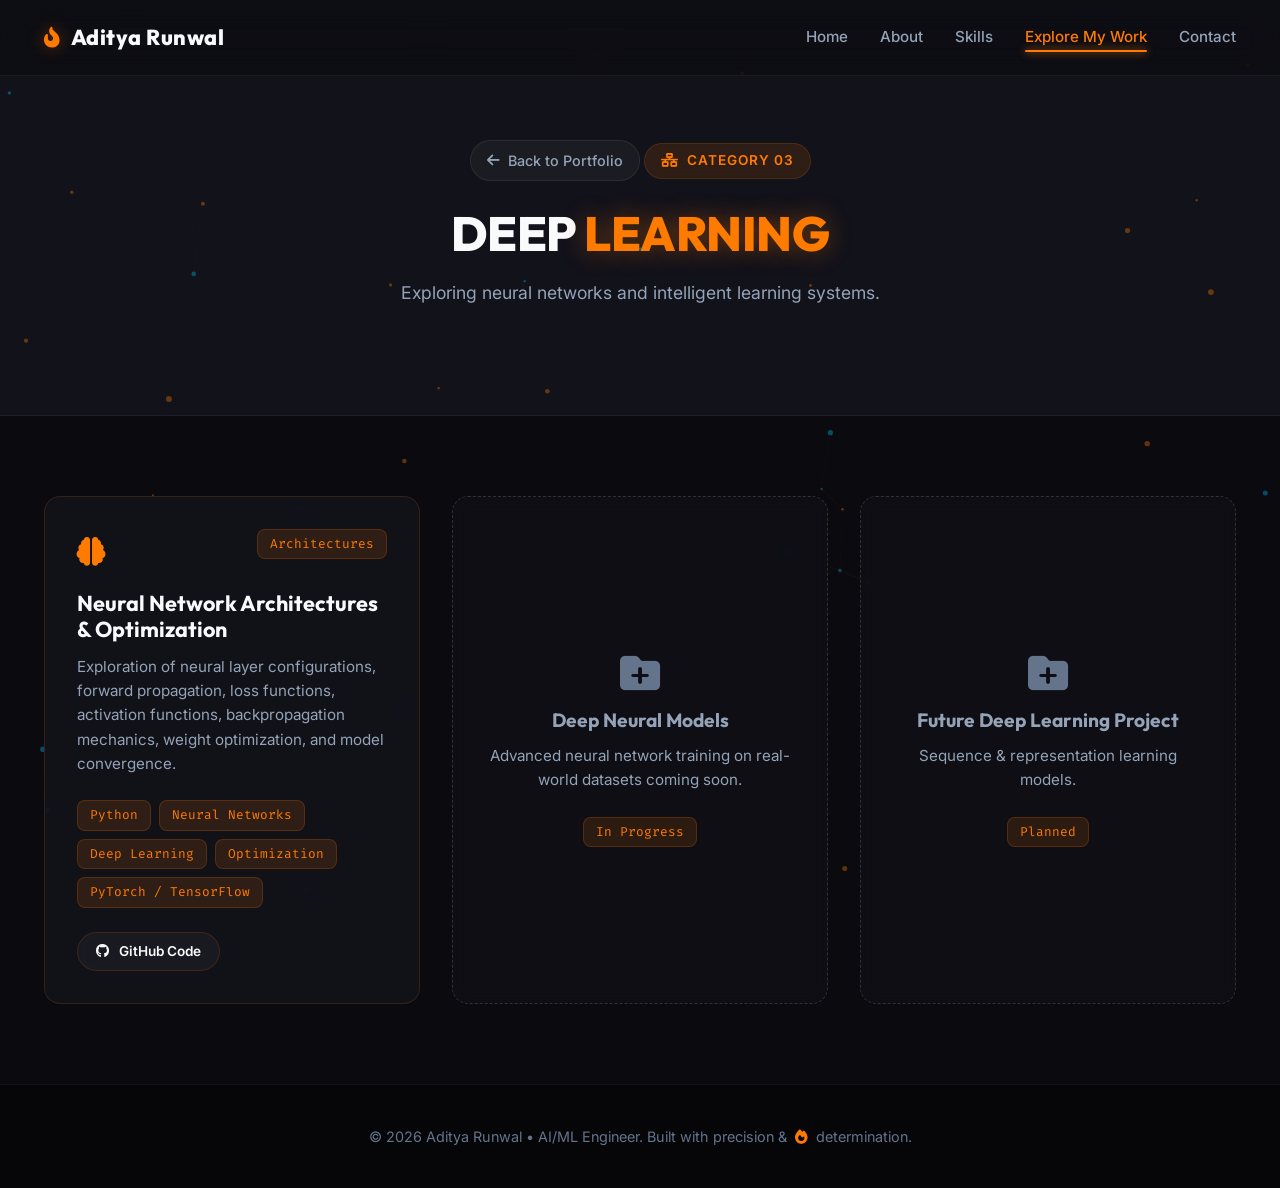
==== deep-learning.html @ 764f16b6 "Updated portfolio UI and improvements" ====
<!DOCTYPE html>
<html lang="en">

<head>
    <meta charset="UTF-8">
    <meta name="viewport" content="width=device-width, initial-scale=1.0">
    <meta name="description" content="Deep Learning Projects by Aditya Runwal - AI/ML Engineer.">
    <title>Deep Learning | Aditya Runwal</title>

    <!-- Google Fonts -->
    <link rel="preconnect" href="https://fonts.googleapis.com">
    <link rel="preconnect" href="https://fonts.gstatic.com" crossorigin>
    <link href="https://fonts.googleapis.com/css2?family=Fira+Code:wght@400;500;600&family=Inter:wght@300;400;500;600;700&family=Outfit:wght@400;500;600;700;800;900&display=swap" rel="stylesheet">

    <!-- FontAwesome Icons -->
    <link rel="stylesheet" href="https://cdnjs.cloudflare.com/ajax/libs/font-awesome/6.7.2/css/all.min.css">

    <!-- Custom CSS -->
    <link rel="stylesheet" href="css/style.css">
</head>

<body>

    <!-- Background Canvas -->
    <canvas id="bg-canvas"></canvas>

    <!-- ================= NAVIGATION ================= -->
    <nav id="navbar" class="scrolled">
        <div class="container nav-container">
            <a href="index.html" class="logo">
                <i class="fa-solid fa-fire-flame-curved logo-icon"></i>
                <span>Aditya Runwal</span>
            </a>

            <ul class="nav-links" id="nav-links">
                <li><a href="index.html#home">Home</a></li>
                <li><a href="index.html#about">About</a></li>
                <li><a href="index.html#skills">Skills</a></li>
                <li><a href="index.html#work" class="active">Explore My Work</a></li>
                <li><a href="index.html#contact">Contact</a></li>
            </ul>

            <button class="hamburger" id="hamburger" aria-label="Toggle Navigation">
                <i class="fa-solid fa-bars"></i>
            </button>
        </div>
    </nav>

    <!-- ================= PAGE HEADER ================= -->
    <header class="page-header">
        <div class="container">
            <a href="index.html#work" class="back-link">
                <i class="fa-solid fa-arrow-left"></i> Back to Portfolio
            </a>
            <span class="section-tag"><i class="fa-solid fa-network-wired"></i> Category 03</span>
            <h1 class="section-title">DEEP <span class="highlight">LEARNING</span></h1>
            <p class="section-subtitle">Exploring neural networks and intelligent learning systems.</p>
        </div>
    </header>

    <!-- ================= PROJECTS GRID ================= -->
    <section class="projects-section">
        <div class="container">
            
            <div class="projects-grid">
                
                <!-- Project 1: Neural Network Foundations -->
                <div class="project-card">
                    <div>
                        <div class="project-header">
                            <span class="project-icon"><i class="fa-solid fa-brain"></i></span>
                            <span class="tech-tag">Architectures</span>
                        </div>
                        <h3>Neural Network Architectures & Optimization</h3>
                        <p>
                            Exploration of neural layer configurations, forward propagation, loss functions, activation functions, backpropagation mechanics, weight optimization, and model convergence.
                        </p>
                        <div class="project-tech">
                            <span class="tech-tag">Python</span>
                            <span class="tech-tag">Neural Networks</span>
                            <span class="tech-tag">Deep Learning</span>
                            <span class="tech-tag">Optimization</span>
                            <span class="tech-tag">PyTorch / TensorFlow</span>
                        </div>
                    </div>
                    <div class="project-footer">
                        <a href="https://github.com/AdityaRunwal" target="_blank" rel="noopener noreferrer" class="btn btn-outline btn-sm">
                            <i class="fa-brands fa-github"></i> GitHub Code
                        </a>
                    </div>
                </div>

                <!-- Placeholder 1: Deep Learning Models -->
                <div class="project-card placeholder-card">
                    <i class="fa-solid fa-folder-plus"></i>
                    <h3>Deep Neural Models</h3>
                    <p>Advanced neural network training on real-world datasets coming soon.</p>
                    <span class="tech-tag">In Progress</span>
                </div>

                <!-- Placeholder 2: Coming Soon -->
                <div class="project-card placeholder-card">
                    <i class="fa-solid fa-folder-plus"></i>
                    <h3>Future Deep Learning Project</h3>
                    <p>Sequence & representation learning models.</p>
                    <span class="tech-tag">Planned</span>
                </div>

            </div>

        </div>
    </section>

    <!-- ================= FOOTER ================= -->
    <footer>
        <div class="container">
            <p>
                &copy; 2026 Aditya Runwal &bull; AI/ML Engineer.
                Built with precision & <i class="fa-solid fa-fire"></i> determination.
            </p>
        </div>
    </footer>

    <script src="js/script.js"></script>
</body>

</html>
---- css/style.css ----
/* ==========================================================================
   ADITYA RUNWAL | AI/ML SHINOBI PORTFOLIO DESIGN SYSTEM
   70% Professional AI/ML Engineer + 30% Subtle Naruto Experience
   ========================================================================== */

@import url('https://fonts.googleapis.com/css2?family=Fira+Code:wght@400;500;600&family=Inter:wght@300;400;500;600;700&family=Outfit:wght@400;500;600;700;800;900&display=swap');

/* --- Root Variables --- */
:root {
  --bg-primary: #0a0a0f;
  --bg-secondary: #12121a;
  --bg-card: rgba(20, 20, 28, 0.75);
  --bg-glass: rgba(18, 18, 26, 0.85);
  
  --accent-orange: #ff7b00;
  --accent-orange-glow: rgba(255, 123, 0, 0.4);
  --accent-orange-light: rgba(255, 123, 0, 0.12);
  --accent-blue: #00bfff;
  --accent-blue-glow: rgba(0, 191, 255, 0.3);
  
  --text-primary: #f8fafc;
  --text-secondary: #94a3b8;
  --text-muted: #64748b;
  
  --border-subtle: rgba(255, 123, 0, 0.15);
  --border-hover: rgba(255, 123, 0, 0.45);
  
  --font-heading: 'Outfit', -apple-system, BlinkMacSystemFont, sans-serif;
  --font-body: 'Inter', -apple-system, BlinkMacSystemFont, sans-serif;
  --font-mono: 'Fira Code', monospace;
  
  --transition-fast: 0.2s ease;
  --transition-normal: 0.3s cubic-bezier(0.4, 0, 0.2, 1);
  --transition-slow: 0.5s cubic-bezier(0.4, 0, 0.2, 1);
  
  --radius-sm: 8px;
  --radius-md: 16px;
  --radius-lg: 24px;
  --radius-full: 9999px;
}

/* --- Global Reset & Base Styles --- */
*, *::before, *::after {
  margin: 0;
  padding: 0;
  box-sizing: border-box;
}

html {
  scroll-behavior: smooth;
  scroll-padding-top: 90px;
}

body {
  font-family: var(--font-body);
  background-color: var(--bg-primary);
  color: var(--text-primary);
  line-height: 1.6;
  overflow-x: hidden;
  position: relative;
  -webkit-font-smoothing: antialiased;
}

/* Background Particle Canvas */
#bg-canvas {
  position: fixed;
  top: 0;
  left: 0;
  width: 100vw;
  height: 100vh;
  pointer-events: none;
  z-index: 0;
  opacity: 0.6;
}

section {
  position: relative;
  z-index: 1;
}

/* Container Utility */
.container {
  width: 100%;
  max-width: 1240px;
  margin: 0 auto;
  padding: 0 24px;
}

/* --- Typography Utilities --- */
h1, h2, h3, h4, h5, h6 {
  font-family: var(--font-heading);
  font-weight: 700;
  line-height: 1.2;
}

.section-tag {
  display: inline-flex;
  align-items: center;
  gap: 8px;
  background: var(--accent-orange-light);
  border: 1px solid var(--border-subtle);
  color: var(--accent-orange);
  padding: 6px 16px;
  border-radius: var(--radius-full);
  font-size: 0.85rem;
  font-weight: 600;
  letter-spacing: 1px;
  text-transform: uppercase;
  margin-bottom: 16px;
  backdrop-filter: blur(8px);
}

.section-title {
  font-size: clamp(2.2rem, 4vw, 3rem);
  font-weight: 800;
  color: var(--text-primary);
  margin-bottom: 16px;
  letter-spacing: -0.5px;
}

.section-title .highlight {
  color: var(--accent-orange);
  text-shadow: 0 0 25px var(--accent-orange-glow);
}

.section-subtitle {
  font-size: 1.1rem;
  color: var(--text-secondary);
  max-width: 600px;
  margin: 0 auto 48px auto;
}

/* ==========================================================================
   HERO ENTRANCE ANIMATIONS (DIRECT PAGE LOAD)
   ========================================================================== */
@keyframes fadeInUp {
  from {
    opacity: 0;
    transform: translateY(20px);
  }
  to {
    opacity: 1;
    transform: translateY(0);
  }
}

.hero-greeting,
.hero-name,
.hero-title,
.hero-tagline-pills,
.hero-ctas,
.hero-avatar-wrapper {
  animation: fadeInUp 0.8s cubic-bezier(0.16, 1, 0.3, 1) both;
}

.hero-greeting { animation-delay: 0.1s; }
.hero-name { animation-delay: 0.25s; }
.hero-title { animation-delay: 0.4s; }
.hero-tagline-pills { animation-delay: 0.55s; }
.hero-ctas { animation-delay: 0.7s; }
.hero-avatar-wrapper { animation-delay: 0.3s; }

/* ==========================================================================
   NAVIGATION BAR
   ========================================================================== */
#navbar {
  position: fixed;
  top: 0;
  left: 0;
  width: 100%;
  z-index: 1000;
  padding: 20px 0;
  transition: var(--transition-normal);
  background: rgba(10, 10, 15, 0.6);
  backdrop-filter: blur(16px);
  -webkit-backdrop-filter: blur(16px);
  border-bottom: 1px solid rgba(255, 255, 255, 0.05);
}

#navbar.scrolled {
  padding: 14px 0;
  background: var(--bg-glass);
  border-bottom: 1px solid var(--border-subtle);
  box-shadow: 0 10px 30px rgba(0, 0, 0, 0.5);
}

.nav-container {
  display: flex;
  justify-content: space-between;
  align-items: center;
}

.logo {
  display: flex;
  align-items: center;
  gap: 10px;
  text-decoration: none;
  font-family: var(--font-heading);
  font-size: 1.35rem;
  font-weight: 800;
  color: var(--text-primary);
  letter-spacing: 0.5px;
}

.logo-icon {
  color: var(--accent-orange);
  font-size: 1.3rem;
  filter: drop-shadow(0 0 8px var(--accent-orange-glow));
}

.nav-links {
  display: flex;
  list-style: none;
  gap: 32px;
  align-items: center;
}

.nav-links a {
  text-decoration: none;
  color: var(--text-secondary);
  font-size: 0.95rem;
  font-weight: 500;
  position: relative;
  padding: 4px 0;
  transition: var(--transition-fast);
}

.nav-links a:hover,
.nav-links a.active {
  color: var(--accent-orange);
}

.nav-links a::after {
  content: '';
  position: absolute;
  bottom: -2px;
  left: 0;
  width: 0;
  height: 2px;
  background: var(--accent-orange);
  transition: var(--transition-normal);
  border-radius: var(--radius-full);
  box-shadow: 0 0 8px var(--accent-orange);
}

.nav-links a:hover::after,
.nav-links a.active::after {
  width: 100%;
}

.hamburger {
  display: none;
  background: transparent;
  border: none;
  color: var(--text-primary);
  font-size: 1.4rem;
  cursor: pointer;
  padding: 8px;
}

/* ==========================================================================
   BUTTONS
   ========================================================================== */
.btn {
  display: inline-flex;
  align-items: center;
  justify-content: center;
  gap: 10px;
  padding: 14px 28px;
  border-radius: var(--radius-full);
  font-family: var(--font-body);
  font-size: 0.95rem;
  font-weight: 600;
  text-decoration: none;
  cursor: pointer;
  transition: var(--transition-normal);
  border: 1px solid transparent;
}

.btn-primary {
  background: linear-gradient(135deg, #ff7b00 0%, #e05300 100%);
  color: #ffffff;
  box-shadow: 0 4px 20px rgba(255, 123, 0, 0.35);
}

.btn-primary:hover {
  transform: translateY(-3px);
  box-shadow: 0 8px 30px rgba(255, 123, 0, 0.55);
  background: linear-gradient(135deg, #ff8c1a 0%, #ff6200 100%);
}

.btn-outline {
  background: rgba(255, 255, 255, 0.03);
  border-color: var(--border-subtle);
  color: var(--text-primary);
  backdrop-filter: blur(8px);
}

.btn-outline:hover {
  border-color: var(--accent-orange);
  background: var(--accent-orange-light);
  color: var(--accent-orange);
  transform: translateY(-3px);
  box-shadow: 0 4px 20px rgba(255, 123, 0, 0.2);
}

.btn-secondary {
  background: rgba(255, 255, 255, 0.05);
  color: var(--text-primary);
  border-color: rgba(255, 255, 255, 0.1);
}

.btn-secondary:hover {
  background: rgba(255, 255, 255, 0.12);
  color: #ffffff;
}

.btn-sm {
  padding: 8px 18px;
  font-size: 0.85rem;
}

/* ==========================================================================
   HERO SECTION
   ========================================================================== */
.hero {
  min-height: 100vh;
  padding: 140px 0 80px;
  display: flex;
  align-items: center;
  justify-content: center;
}

.hero-grid {
  display: grid;
  grid-template-columns: 1.2fr 0.8fr;
  gap: 60px;
  align-items: center;
}

.hero-text {
  text-align: left;
}

.hero-greeting {
  font-family: var(--font-mono);
  font-size: 0.95rem;
  color: var(--accent-orange);
  letter-spacing: 3px;
  text-transform: uppercase;
  margin-bottom: 12px;
  display: flex;
  align-items: center;
  gap: 10px;
}

.hero-greeting::before {
  content: '';
  display: inline-block;
  width: 24px;
  height: 2px;
  background: var(--accent-orange);
}

.hero-name {
  font-size: clamp(2.8rem, 5.2vw, 4.5rem);
  font-weight: 900;
  line-height: 1.1;
  letter-spacing: -0.02em;
  margin-bottom: 16px;
  display: flex;
  flex-wrap: wrap;
  align-items: baseline;
  gap: 0.35em;
}

.hero-name .first-name {
  color: #ffffff;
  background: linear-gradient(135deg, #ffffff 40%, #cbd5e1 100%);
  -webkit-background-clip: text;
  -webkit-text-fill-color: transparent;
}

.hero-name .last-name {
  color: var(--accent-orange);
  background: linear-gradient(135deg, #ff7b00 0%, #ff3b00 100%);
  -webkit-background-clip: text;
  -webkit-text-fill-color: transparent;
  filter: drop-shadow(0 0 25px rgba(255, 123, 0, 0.45));
}

.hero-title {
  font-size: clamp(1.4rem, 2.5vw, 2.1rem);
  font-weight: 600;
  color: var(--accent-orange);
  margin-bottom: 24px;
  display: flex;
  align-items: center;
  gap: 12px;
}

.hero-tagline-pills {
  display: flex;
  flex-direction: column;
  gap: 10px;
  margin-bottom: 36px;
}

.tagline-item {
  display: flex;
  align-items: center;
  gap: 12px;
  font-size: 1.05rem;
  color: var(--text-secondary);
  font-weight: 400;
}

.tagline-item i {
  color: var(--accent-orange);
  font-size: 0.9rem;
}

.hero-ctas {
  display: flex;
  gap: 16px;
  flex-wrap: wrap;
}

/* Avatar Frame with Chakra Glow */
.hero-avatar-wrapper {
  display: flex;
  justify-content: center;
  align-items: center;
  position: relative;
}

.avatar-frame {
  position: relative;
  width: 320px;
  height: 320px;
  border-radius: 50%;
  padding: 8px;
  background: linear-gradient(135deg, var(--accent-orange) 0%, rgba(0, 191, 255, 0.5) 100%);
  box-shadow: 0 0 50px rgba(255, 123, 0, 0.35);
  animation: framePulse 4s ease-in-out infinite alternate;
}

@keyframes framePulse {
  0% {
    box-shadow: 0 0 35px rgba(255, 123, 0, 0.3), 0 0 70px rgba(0, 191, 255, 0.15);
  }
  100% {
    box-shadow: 0 0 60px rgba(255, 123, 0, 0.5), 0 0 90px rgba(0, 191, 255, 0.3);
  }
}

.avatar-frame::before {
  content: '';
  position: absolute;
  inset: -12px;
  border: 2px dashed rgba(255, 123, 0, 0.3);
  border-radius: 50%;
  animation: rotateRing 25s linear infinite;
}

@keyframes rotateRing {
  100% { transform: rotate(360deg); }
}

.avatar-img {
  width: 100%;
  height: 100%;
  object-fit: cover;
  border-radius: 50%;
  background: var(--bg-secondary);
  display: block;
}

/* ==========================================================================
   ABOUT SECTION
   ========================================================================== */
.about {
  padding: 100px 0;
  background: var(--bg-secondary);
  border-top: 1px solid rgba(255, 255, 255, 0.03);
  border-bottom: 1px solid rgba(255, 255, 255, 0.03);
}

.about-card {
  background: var(--bg-card);
  border: 1px solid var(--border-subtle);
  border-radius: var(--radius-lg);
  padding: 48px;
  backdrop-filter: blur(12px);
  display: grid;
  grid-template-columns: 1fr 1fr;
  gap: 48px;
  align-items: center;
  box-shadow: 0 20px 50px rgba(0, 0, 0, 0.3);
}

.about-text p {
  color: var(--text-secondary);
  font-size: 1.05rem;
  margin-bottom: 20px;
  line-height: 1.8;
}

.about-highlights {
  display: grid;
  grid-template-columns: repeat(2, 1fr);
  gap: 16px;
}

.highlight-box {
  background: rgba(255, 255, 255, 0.02);
  border: 1px solid rgba(255, 255, 255, 0.06);
  border-radius: var(--radius-md);
  padding: 20px;
  text-align: left;
}

.highlight-box i {
  font-size: 1.5rem;
  color: var(--accent-orange);
  margin-bottom: 10px;
}

.highlight-box h4 {
  font-size: 1rem;
  color: var(--text-primary);
  margin-bottom: 4px;
}

.highlight-box p {
  font-size: 0.85rem;
  color: var(--text-muted);
  margin-bottom: 0;
}

/* ==========================================================================
   SKILLS SECTION (TECH ARSENAL)
   ========================================================================== */
.skills {
  padding: 100px 0;
  text-align: center;
}

.skills-grid {
  display: grid;
  grid-template-columns: repeat(auto-fit, minmax(240px, 1fr));
  gap: 24px;
  margin-top: 40px;
}

.skill-card {
  background: var(--bg-card);
  border: 1px solid var(--border-subtle);
  border-radius: var(--radius-md);
  padding: 32px 24px;
  text-align: center;
  transition: var(--transition-normal);
  backdrop-filter: blur(8px);
  position: relative;
  overflow: hidden;
}

.skill-card::before {
  content: '';
  position: absolute;
  top: 0;
  left: 0;
  width: 100%;
  height: 3px;
  background: linear-gradient(90deg, transparent, var(--accent-orange), transparent);
  opacity: 0;
  transition: var(--transition-normal);
}

.skill-card:hover {
  transform: translateY(-8px);
  border-color: var(--border-hover);
  box-shadow: 0 15px 35px rgba(255, 123, 0, 0.15);
}

.skill-card:hover::before {
  opacity: 1;
}

.skill-icon-wrap {
  width: 64px;
  height: 64px;
  margin: 0 auto 20px auto;
  border-radius: 50%;
  background: var(--accent-orange-light);
  display: flex;
  align-items: center;
  justify-content: center;
  transition: var(--transition-normal);
}

.skill-icon-wrap i {
  font-size: 1.8rem;
  color: var(--accent-orange);
  transition: var(--transition-normal);
}

.skill-card:hover .skill-icon-wrap {
  background: var(--accent-orange);
  transform: scale(1.1) rotate(6deg);
}

.skill-card:hover .skill-icon-wrap i {
  color: #ffffff;
}

.skill-card h3 {
  font-size: 1.2rem;
  color: var(--text-primary);
  margin-bottom: 8px;
}

.skill-tag {
  font-size: 0.85rem;
  color: var(--text-muted);
  font-family: var(--font-mono);
}

/* ==========================================================================
   EXPLORE MY WORK SECTION (3 CATEGORY GATEWAY CARDS)
   ========================================================================== */
.work-section {
  padding: 100px 0;
  background: var(--bg-secondary);
  text-align: center;
}

.category-grid {
  display: grid;
  grid-template-columns: repeat(3, 1fr);
  gap: 32px;
  margin-top: 48px;
}

.category-card {
  background: var(--bg-card);
  border: 1px solid var(--border-subtle);
  border-radius: var(--radius-lg);
  padding: 40px 32px;
  text-align: left;
  text-decoration: none;
  color: var(--text-primary);
  display: flex;
  flex-direction: column;
  justify-content: space-between;
  min-height: 380px;
  transition: var(--transition-normal);
  position: relative;
  overflow: hidden;
  backdrop-filter: blur(12px);
  cursor: pointer;
}

.category-card::after {
  content: '';
  position: absolute;
  inset: 0;
  border-radius: var(--radius-lg);
  border: 1px solid transparent;
  transition: var(--transition-normal);
  pointer-events: none;
}

.category-card:hover {
  transform: translateY(-10px);
  border-color: var(--accent-orange);
  box-shadow: 0 20px 45px rgba(255, 123, 0, 0.22);
  background: rgba(26, 26, 36, 0.9);
}

.category-badge {
  display: inline-flex;
  align-items: center;
  gap: 8px;
  font-family: var(--font-mono);
  font-size: 0.8rem;
  color: var(--accent-orange);
  background: var(--accent-orange-light);
  padding: 6px 14px;
  border-radius: var(--radius-full);
  width: fit-content;
  margin-bottom: 24px;
}

.category-visual {
  width: 72px;
  height: 72px;
  border-radius: var(--radius-md);
  background: rgba(255, 123, 0, 0.08);
  border: 1px solid rgba(255, 123, 0, 0.2);
  display: flex;
  align-items: center;
  justify-content: center;
  font-size: 2rem;
  color: var(--accent-orange);
  margin-bottom: 24px;
  transition: var(--transition-normal);
}

.category-card:hover .category-visual {
  background: var(--accent-orange);
  color: #ffffff;
  transform: scale(1.08);
  box-shadow: 0 0 20px var(--accent-orange-glow);
}

.category-card h3 {
  font-size: 1.5rem;
  font-weight: 700;
  color: var(--text-primary);
  margin-bottom: 12px;
  transition: var(--transition-fast);
}

.category-card:hover h3 {
  color: var(--accent-orange);
}

.category-card p {
  color: var(--text-secondary);
  font-size: 0.95rem;
  line-height: 1.6;
  margin-bottom: 32px;
  flex-grow: 1;
}

.category-cta {
  display: inline-flex;
  align-items: center;
  gap: 10px;
  font-family: var(--font-mono);
  font-size: 0.95rem;
  font-weight: 600;
  color: var(--accent-orange);
  transition: var(--transition-normal);
}

.category-cta i {
  transition: transform 0.3s ease;
}

.category-card:hover .category-cta i {
  transform: translateX(6px);
}

/* ==========================================================================
   CONTACT SECTION & FORM
   ========================================================================== */
.contact-section {
  padding: 100px 0;
  text-align: center;
}

.contact-cards-grid {
  display: grid;
  grid-template-columns: repeat(3, 1fr);
  gap: 28px;
  margin-bottom: 60px;
}

.contact-channel-card {
  background: var(--bg-card);
  border: 1px solid var(--border-subtle);
  border-radius: var(--radius-md);
  padding: 32px 24px;
  text-decoration: none;
  color: var(--text-primary);
  display: flex;
  flex-direction: column;
  align-items: center;
  justify-content: center;
  transition: var(--transition-normal);
  backdrop-filter: blur(8px);
  cursor: pointer;
}

.contact-channel-card:hover {
  transform: translateY(-6px);
  border-color: var(--accent-orange);
  box-shadow: 0 15px 35px rgba(255, 123, 0, 0.18);
  background: rgba(26, 26, 36, 0.95);
}

.contact-icon {
  width: 60px;
  height: 60px;
  border-radius: 50%;
  background: var(--accent-orange-light);
  display: flex;
  align-items: center;
  justify-content: center;
  font-size: 1.6rem;
  color: var(--accent-orange);
  margin-bottom: 16px;
  transition: var(--transition-normal);
}

.contact-channel-card:hover .contact-icon {
  background: var(--accent-orange);
  color: #ffffff;
  transform: scale(1.1);
}

.contact-channel-card h3 {
  font-size: 1.2rem;
  margin-bottom: 6px;
}

.contact-channel-card span {
  font-size: 0.9rem;
  color: var(--text-secondary);
  font-family: var(--font-mono);
  word-break: break-all;
}

/* Contact Form */
.contact-form-wrapper {
  max-width: 650px;
  margin: 0 auto;
  background: var(--bg-card);
  border: 1px solid var(--border-subtle);
  border-radius: var(--radius-lg);
  padding: 40px;
  text-align: left;
  backdrop-filter: blur(12px);
  box-shadow: 0 20px 50px rgba(0, 0, 0, 0.4);
}

.contact-form-wrapper h3 {
  font-size: 1.5rem;
  color: var(--text-primary);
  margin-bottom: 8px;
}

.contact-form-wrapper p {
  color: var(--text-secondary);
  font-size: 0.95rem;
  margin-bottom: 28px;
}

.form-group {
  margin-bottom: 20px;
}

.form-group label {
  display: block;
  font-size: 0.9rem;
  font-weight: 500;
  color: var(--text-primary);
  margin-bottom: 8px;
}

.form-control {
  width: 100%;
  padding: 14px 18px;
  background: rgba(10, 10, 15, 0.7);
  border: 1px solid rgba(255, 255, 255, 0.1);
  border-radius: var(--radius-sm);
  color: var(--text-primary);
  font-family: var(--font-body);
  font-size: 0.95rem;
  transition: var(--transition-fast);
}

.form-control:focus {
  outline: none;
  border-color: var(--accent-orange);
  box-shadow: 0 0 15px rgba(255, 123, 0, 0.2);
  background: rgba(10, 10, 15, 0.95);
}

textarea.form-control {
  min-height: 130px;
  resize: vertical;
}

/* ==========================================================================
   CONTACT MODAL OVERLAY (POPUP)
   ========================================================================== */
.contact-modal-overlay {
  position: fixed;
  inset: 0;
  z-index: 2000;
  display: flex;
  align-items: center;
  justify-content: center;
  padding: 20px;
  opacity: 0;
  visibility: hidden;
  transition: opacity 0.3s cubic-bezier(0.4, 0, 0.2, 1), visibility 0.3s;
}

.contact-modal-overlay.active {
  opacity: 1;
  visibility: visible;
}

.contact-modal-backdrop {
  position: absolute;
  inset: 0;
  background: rgba(5, 5, 10, 0.85);
  backdrop-filter: blur(12px);
  -webkit-backdrop-filter: blur(12px);
}

.contact-modal-box {
  position: relative;
  width: 100%;
  max-width: 520px;
  background: var(--bg-card);
  border: 1px solid var(--border-hover);
  border-radius: var(--radius-lg);
  padding: 36px;
  box-shadow: 0 25px 60px rgba(0, 0, 0, 0.7), 0 0 30px var(--accent-orange-glow);
  transform: scale(0.9) translateY(20px);
  transition: transform 0.35s cubic-bezier(0.34, 1.56, 0.64, 1);
  z-index: 2;
  backdrop-filter: blur(16px);
}

.contact-modal-overlay.active .contact-modal-box {
  transform: scale(1) translateY(0);
}

.modal-header {
  display: flex;
  justify-content: space-between;
  align-items: center;
  margin-bottom: 24px;
  padding-bottom: 16px;
  border-bottom: 1px solid rgba(255, 255, 255, 0.08);
}

.modal-header h3 {
  font-size: 1.4rem;
  font-weight: 800;
  color: var(--text-primary);
  letter-spacing: 1px;
  display: flex;
  align-items: center;
  gap: 10px;
}

.modal-close-btn {
  background: rgba(255, 255, 255, 0.06);
  border: 1px solid rgba(255, 255, 255, 0.1);
  color: var(--text-secondary);
  width: 36px;
  height: 36px;
  border-radius: 50%;
  font-size: 1.4rem;
  line-height: 1;
  display: flex;
  align-items: center;
  justify-content: center;
  cursor: pointer;
  transition: var(--transition-fast);
}

.modal-close-btn:hover {
  background: var(--accent-orange);
  color: #ffffff;
  border-color: var(--accent-orange);
  transform: rotate(90deg);
}

/* ==========================================================================
   CATEGORY SUB-PAGES (EDA, ML, DL) STYLES
   ========================================================================== */
.page-header {
  padding: 140px 0 60px;
  background: var(--bg-secondary);
  border-bottom: 1px solid rgba(255, 255, 255, 0.05);
  text-align: center;
}

.back-link {
  display: inline-flex;
  align-items: center;
  gap: 8px;
  text-decoration: none;
  color: var(--text-secondary);
  font-size: 0.9rem;
  font-weight: 500;
  margin-bottom: 24px;
  padding: 8px 16px;
  border-radius: var(--radius-full);
  background: rgba(255, 255, 255, 0.04);
  border: 1px solid rgba(255, 255, 255, 0.08);
  transition: var(--transition-fast);
}

.back-link:hover {
  color: var(--accent-orange);
  border-color: var(--accent-orange);
  background: var(--accent-orange-light);
  transform: translateX(-4px);
}

.projects-section {
  padding: 80px 0;
}

.projects-grid {
  display: grid;
  grid-template-columns: repeat(auto-fit, minmax(340px, 1fr));
  gap: 32px;
}

.project-card {
  background: var(--bg-card);
  border: 1px solid var(--border-subtle);
  border-radius: var(--radius-md);
  padding: 32px;
  display: flex;
  flex-direction: column;
  justify-content: space-between;
  transition: var(--transition-normal);
  backdrop-filter: blur(8px);
}

.project-card:hover {
  transform: translateY(-8px);
  border-color: var(--border-hover);
  box-shadow: 0 15px 35px rgba(0, 0, 0, 0.4);
}

.project-header {
  display: flex;
  justify-content: space-between;
  align-items: flex-start;
  margin-bottom: 16px;
}

.project-icon {
  font-size: 1.8rem;
  color: var(--accent-orange);
}

.project-card h3 {
  font-size: 1.35rem;
  color: var(--text-primary);
  margin-bottom: 12px;
}

.project-card p {
  color: var(--text-secondary);
  font-size: 0.95rem;
  line-height: 1.6;
  margin-bottom: 24px;
}

.project-tech {
  display: flex;
  flex-wrap: wrap;
  gap: 8px;
  margin-bottom: 24px;
}

.tech-tag {
  font-family: var(--font-mono);
  font-size: 0.8rem;
  color: var(--accent-orange);
  background: var(--accent-orange-light);
  padding: 4px 12px;
  border-radius: var(--radius-sm);
  border: 1px solid rgba(255, 123, 0, 0.2);
}

.project-footer {
  display: flex;
  gap: 12px;
}

.placeholder-card {
  border-style: dashed;
  border-color: rgba(255, 255, 255, 0.15);
  background: rgba(20, 20, 28, 0.4);
  text-align: center;
  align-items: center;
  justify-content: center;
  padding: 48px 32px;
}

.placeholder-card i {
  font-size: 2.5rem;
  color: var(--text-muted);
  margin-bottom: 16px;
}

.placeholder-card h3 {
  color: var(--text-secondary);
  font-size: 1.2rem;
}

/* ==========================================================================
   FOOTER
   ========================================================================== */
footer {
  padding: 40px 0;
  background: #060609;
  border-top: 1px solid rgba(255, 255, 255, 0.05);
  text-align: center;
  color: var(--text-muted);
  font-size: 0.9rem;
}

footer p {
  display: flex;
  align-items: center;
  justify-content: center;
  gap: 8px;
}

footer i {
  color: var(--accent-orange);
}

/* ==========================================================================
   RESPONSIVE MEDIA QUERIES
   ========================================================================== */
@media (max-width: 992px) {
  .hero-grid {
    grid-template-columns: 1fr;
    gap: 48px;
    text-align: center;
  }
  
  .hero-text {
    text-align: center;
  }
  
  .hero-greeting {
    justify-content: center;
  }

  .hero-name {
    justify-content: center;
  }

  .hero-title {
    justify-content: center;
  }
  
  .tagline-item {
    justify-content: center;
  }
  
  .hero-ctas {
    justify-content: center;
  }

  .category-grid,
  .contact-cards-grid {
    grid-template-columns: repeat(2, 1fr);
  }

  .about-card {
    grid-template-columns: 1fr;
    padding: 36px;
  }
}

@media (max-width: 768px) {
  .category-grid,
  .contact-cards-grid {
    grid-template-columns: 1fr;
  }

  .avatar-frame {
    width: 250px;
    height: 250px;
  }

  .hamburger {
    display: block;
  }

  .nav-links {
    position: fixed;
    top: 70px;
    left: -100%;
    width: 100%;
    height: calc(100vh - 70px);
    background: var(--bg-glass);
    backdrop-filter: blur(20px);
    -webkit-backdrop-filter: blur(20px);
    flex-direction: column;
    justify-content: center;
    gap: 32px;
    transition: var(--transition-normal);
    border-top: 1px solid var(--border-subtle);
  }

  .nav-links.active {
    left: 0;
  }

  .nav-links a {
    font-size: 1.2rem;
  }

  .contact-form-wrapper {
    padding: 24px;
  }
}
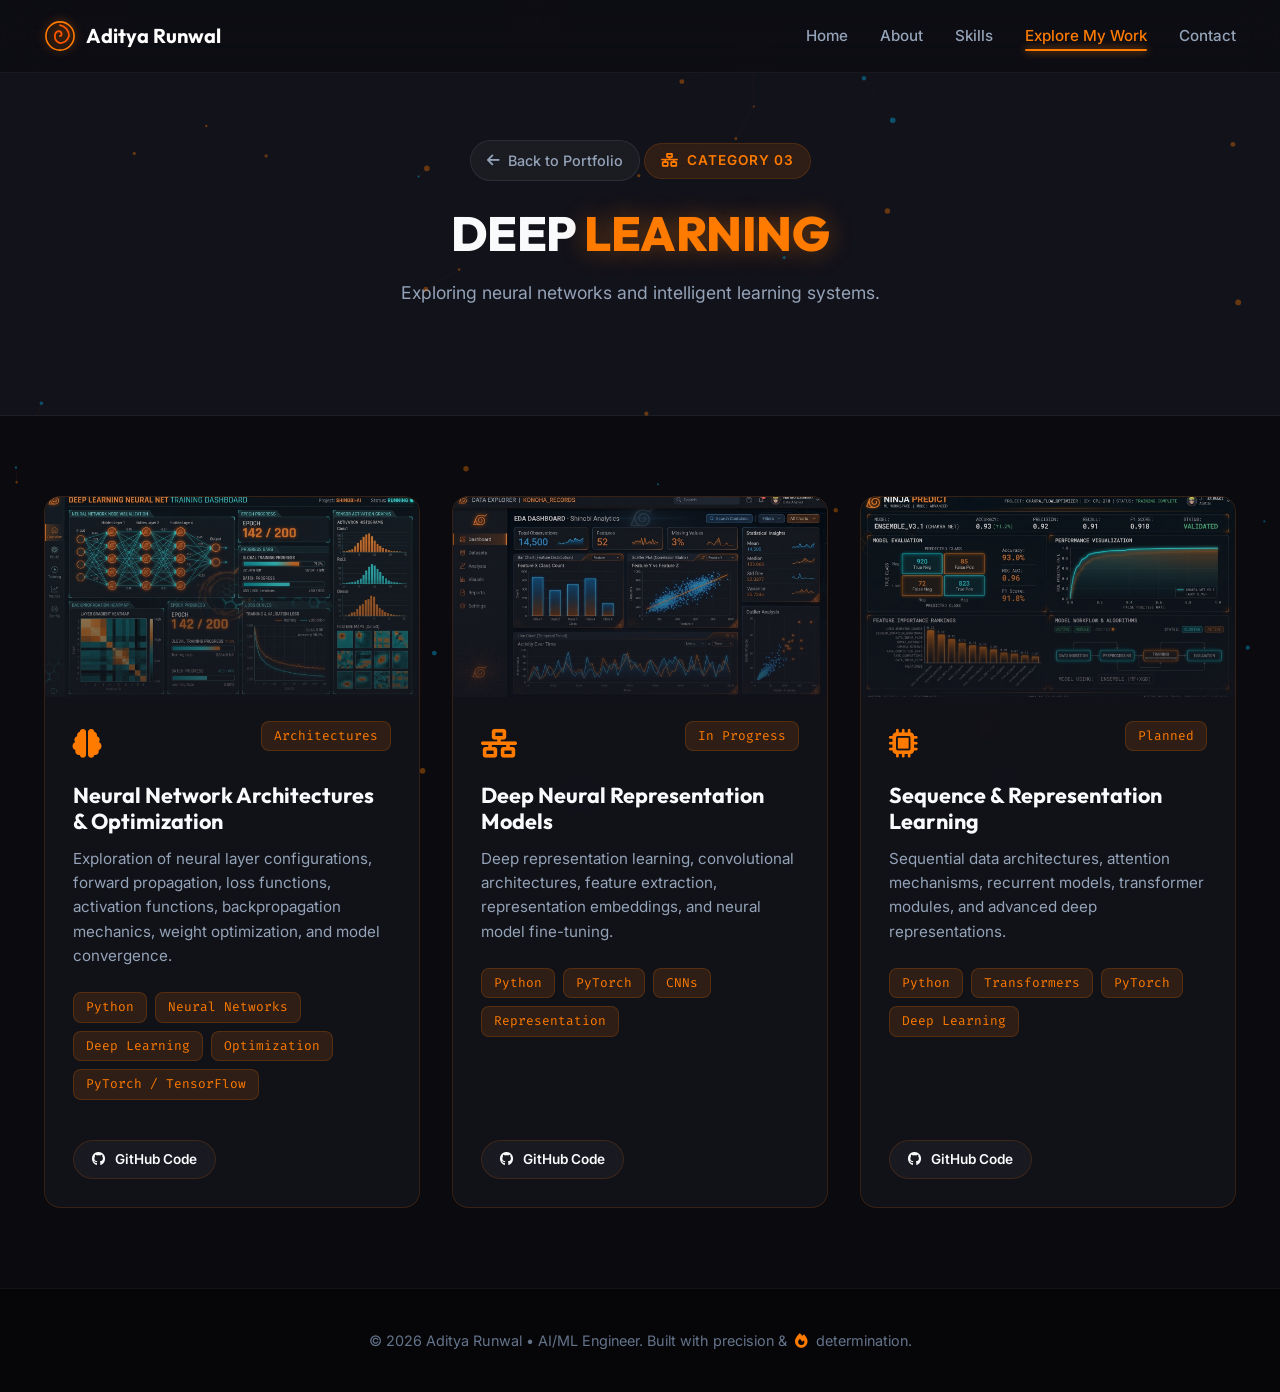
==== commit 47785734: "Update logo" ====
--- a/deep-learning.html
+++ b/deep-learning.html
@@ -25,11 +25,27 @@
     <canvas id="bg-canvas"></canvas>
 
     <!-- ================= NAVIGATION ================= -->
-    <nav id="navbar" class="scrolled">
+    <nav id="navbar" class="scrolled" aria-label="Main Navigation">
         <div class="container nav-container">
-            <a href="index.html" class="logo">
-                <i class="fa-solid fa-fire-flame-curved logo-icon"></i>
-                <span>Aditya Runwal</span>
+            <a href="index.html" class="nav-brand">
+                <svg class="uzumaki-crest-logo" viewBox="0 0 100 100" fill="none" xmlns="http://www.w3.org/2000/svg">
+                    <!-- Uzumaki Outer Ring -->
+                    <circle cx="50" cy="50" r="44" stroke="#ff7a00" stroke-width="5" />
+                    
+                    <!-- Uzumaki Spiral Swirl -->
+                    <path d="M 50,50 
+                             A 5,5 0 0,0 55,45 
+                             A 10,10 0 0,0 45,35 
+                             A 16,16 0 0,0 34,50 
+                             A 22,22 0 0,0 50,72 
+                             A 28,28 0 0,0 78,50 
+                             A 34,34 0 0,0 50,16" 
+                          stroke="#ff5500" 
+                          stroke-width="5.5" 
+                          stroke-linecap="round" 
+                          fill="none" />
+                </svg>
+                <span class="brand-text">Aditya Runwal</span>
             </a>
 
             <ul class="nav-links" id="nav-links">
@@ -40,7 +56,7 @@
                 <li><a href="index.html#contact">Contact</a></li>
             </ul>
 
-            <button class="hamburger" id="hamburger" aria-label="Toggle Navigation">
+            <button class="hamburger" id="hamburger" aria-label="Toggle Navigation Menu" aria-expanded="false">
                 <i class="fa-solid fa-bars"></i>
             </button>
         </div>
@@ -64,9 +80,12 @@
             
             <div class="projects-grid">
                 
-                <!-- Project 1: Neural Network Foundations -->
-                <div class="project-card">
-                    <div>
+                <!-- Sub-project 1: Neural Network Architectures -->
+                <div class="project-card has-image">
+                    <div class="project-image-wrapper">
+                        <img src="assets/images/projects/dl-project1.jpg" onerror="this.onerror=null; this.src='assets/images/projects/project3.jpg'" alt="Neural Network Architectures & Optimization" class="project-card-img" loading="lazy">
+                    </div>
+                    <div class="project-card-body">
                         <div class="project-header">
                             <span class="project-icon"><i class="fa-solid fa-brain"></i></span>
                             <span class="tech-tag">Architectures</span>
@@ -90,20 +109,60 @@
                     </div>
                 </div>
 
-                <!-- Placeholder 1: Deep Learning Models -->
-                <div class="project-card placeholder-card">
-                    <i class="fa-solid fa-folder-plus"></i>
-                    <h3>Deep Neural Models</h3>
-                    <p>Advanced neural network training on real-world datasets coming soon.</p>
-                    <span class="tech-tag">In Progress</span>
+                <!-- Sub-project 2: Deep Neural Representation Models -->
+                <div class="project-card has-image">
+                    <div class="project-image-wrapper">
+                        <img src="assets/images/projects/dl-project2.jpg" onerror="this.onerror=null; this.src='assets/images/projects/project1.jpg'" alt="Deep Neural Representation Models" class="project-card-img" loading="lazy">
+                    </div>
+                    <div class="project-card-body">
+                        <div class="project-header">
+                            <span class="project-icon"><i class="fa-solid fa-network-wired"></i></span>
+                            <span class="tech-tag">In Progress</span>
+                        </div>
+                        <h3>Deep Neural Representation Models</h3>
+                        <p>
+                            Deep representation learning, convolutional architectures, feature extraction, representation embeddings, and neural model fine-tuning.
+                        </p>
+                        <div class="project-tech">
+                            <span class="tech-tag">Python</span>
+                            <span class="tech-tag">PyTorch</span>
+                            <span class="tech-tag">CNNs</span>
+                            <span class="tech-tag">Representation</span>
+                        </div>
+                    </div>
+                    <div class="project-footer">
+                        <a href="https://github.com/AdityaRunwal" target="_blank" rel="noopener noreferrer" class="btn btn-outline btn-sm">
+                            <i class="fa-brands fa-github"></i> GitHub Code
+                        </a>
+                    </div>
                 </div>
 
-                <!-- Placeholder 2: Coming Soon -->
-                <div class="project-card placeholder-card">
-                    <i class="fa-solid fa-folder-plus"></i>
-                    <h3>Future Deep Learning Project</h3>
-                    <p>Sequence & representation learning models.</p>
-                    <span class="tech-tag">Planned</span>
+                <!-- Sub-project 3: Sequence & Representation Learning -->
+                <div class="project-card has-image">
+                    <div class="project-image-wrapper">
+                        <img src="assets/images/projects/dl-project3.jpg" onerror="this.onerror=null; this.src='assets/images/projects/project2.jpg'" alt="Sequence & Representation Learning" class="project-card-img" loading="lazy">
+                    </div>
+                    <div class="project-card-body">
+                        <div class="project-header">
+                            <span class="project-icon"><i class="fa-solid fa-microchip"></i></span>
+                            <span class="tech-tag">Planned</span>
+                        </div>
+                        <h3>Sequence & Representation Learning</h3>
+                        <p>
+                            Sequential data architectures, attention mechanisms, recurrent models, transformer modules, and advanced deep representations.
+                        </p>
+                        <div class="project-tech">
+                            <span class="tech-tag">Python</span>
+                            <span class="tech-tag">Transformers</span>
+                            <span class="tech-tag">PyTorch</span>
+                            <span class="tech-tag">Deep Learning</span>
+                        </div>
+                    </div>
+                    <div class="project-footer">
+                        <a href="https://github.com/AdityaRunwal" target="_blank" rel="noopener noreferrer" class="btn btn-outline btn-sm">
+                            <i class="fa-brands fa-github"></i> GitHub Code
+                        </a>
+                    </div>
                 </div>
 
             </div>
--- a/css/style.css
+++ b/css/style.css
@@ -76,6 +76,7 @@
 section {
   position: relative;
   z-index: 1;
+  scroll-margin-top: 90px;
 }
 
 /* Container Utility */
@@ -190,22 +191,34 @@
   align-items: center;
 }
 
+/* Navbar Brand Container */
+.nav-brand,
 .logo {
-  display: flex;
+  display: inline-flex;
   align-items: center;
   gap: 10px;
   text-decoration: none;
+  color: #ffffff;
+  font-weight: 700;
+  font-size: 1.25rem;
   font-family: var(--font-heading);
-  font-size: 1.35rem;
-  font-weight: 800;
-  color: var(--text-primary);
-  letter-spacing: 0.5px;
-}
-
-.logo-icon {
-  color: var(--accent-orange);
-  font-size: 1.3rem;
-  filter: drop-shadow(0 0 8px var(--accent-orange-glow));
+}
+
+/* Uzumaki Spiral Crest */
+.uzumaki-crest-logo,
+.logo-img {
+  width: 32px;
+  height: 32px;
+  flex-shrink: 0;
+  transition: transform 0.4s ease, filter 0.4s ease;
+  filter: drop-shadow(0 0 5px rgba(255, 122, 0, 0.6));
+}
+
+/* Hover Interaction */
+.nav-brand:hover .uzumaki-crest-logo,
+.logo:hover .logo-img {
+  transform: rotate(90deg) scale(1.1);
+  filter: drop-shadow(0 0 12px #ff7a00);
 }
 
 .nav-links {
@@ -248,6 +261,14 @@
   width: 100%;
 }
 
+.nav-links a:focus-visible,
+.hamburger:focus-visible,
+.logo:focus-visible {
+  outline: 2px solid var(--accent-orange);
+  outline-offset: 4px;
+  border-radius: var(--radius-sm);
+}
+
 .hamburger {
   display: none;
   background: transparent;
@@ -256,6 +277,7 @@
   font-size: 1.4rem;
   cursor: pointer;
   padding: 8px;
+  transition: color var(--transition-fast);
 }
 
 /* ==========================================================================
@@ -1027,6 +1049,50 @@
   justify-content: space-between;
   transition: var(--transition-normal);
   backdrop-filter: blur(8px);
+  overflow: hidden;
+  position: relative;
+}
+
+.project-card.has-image {
+  padding: 0;
+}
+
+.project-image-wrapper {
+  position: relative;
+  width: 100%;
+  height: 200px;
+  overflow: hidden;
+}
+
+.project-card-img {
+  width: 100%;
+  height: 100%;
+  object-fit: cover;
+  object-position: center;
+  transition: transform 0.5s cubic-bezier(0.4, 0, 0.2, 1);
+}
+
+.project-card:hover .project-card-img {
+  transform: scale(1.08);
+}
+
+.project-image-wrapper::after {
+  content: '';
+  position: absolute;
+  inset: 0;
+  background: linear-gradient(to bottom, rgba(10, 10, 15, 0.1) 0%, rgba(20, 20, 28, 0.75) 100%);
+  pointer-events: none;
+}
+
+.project-card-body {
+  padding: 24px 28px 16px 28px;
+  display: flex;
+  flex-direction: column;
+  flex-grow: 1;
+}
+
+.project-card.has-image .project-footer {
+  padding: 0 28px 28px 28px;
 }
 
 .project-card:hover {
@@ -1213,4 +1279,205 @@
   .contact-form-wrapper {
     padding: 24px;
   }
+}
+
+/* ==========================================================================
+   FORM STATUS MESSAGES & FEEDBACK
+   ========================================================================== */
+.form-status-banner {
+  margin: 16px 0;
+  padding: 12px 16px;
+  border-radius: var(--radius-sm);
+  font-size: 0.9rem;
+  font-weight: 500;
+  display: flex;
+  align-items: center;
+  gap: 10px;
+  line-height: 1.4;
+  animation: fadeIn 0.3s ease-out;
+}
+
+.form-status-banner.status-success {
+  background: rgba(46, 204, 113, 0.15);
+  border: 1px solid rgba(46, 204, 113, 0.4);
+  color: #2ecc71;
+}
+
+.form-status-banner.status-error {
+  background: rgba(231, 76, 60, 0.15);
+  border: 1px solid rgba(231, 76, 60, 0.4);
+  color: #e74c3c;
+}
+
+.form-status-banner.status-info {
+  background: rgba(255, 123, 0, 0.15);
+  border: 1px solid var(--border-subtle);
+  color: var(--accent-orange);
+}
+
+.form-control.is-invalid {
+  border-color: #e74c3c !important;
+  box-shadow: 0 0 10px rgba(231, 76, 60, 0.3) !important;
+}
+
+/* ==========================================================================
+   CUSTOM CURSOR & AMBIENT SPOTLIGHT
+   ========================================================================== */
+@media (pointer: fine) {
+  body.has-custom-cursor,
+  body.has-custom-cursor a,
+  body.has-custom-cursor button,
+  body.has-custom-cursor input,
+  body.has-custom-cursor textarea,
+  body.has-custom-cursor label {
+    cursor: none !important;
+  }
+}
+
+.custom-cursor-dot {
+  position: fixed;
+  top: 0;
+  left: 0;
+  width: 8px;
+  height: 8px;
+  background-color: var(--accent-orange);
+  border-radius: 50%;
+  pointer-events: none;
+  z-index: 99999;
+  transform: translate(-50%, -50%);
+  transition: transform 0.1s ease, width 0.2s ease, height 0.2s ease, background-color 0.2s ease;
+  box-shadow: 0 0 10px var(--accent-orange-glow);
+  opacity: 0;
+}
+
+.custom-cursor-outer {
+  position: fixed;
+  top: 0;
+  left: 0;
+  width: 36px;
+  height: 36px;
+  border: 1.5px solid rgba(255, 123, 0, 0.5);
+  border-radius: 50%;
+  pointer-events: none;
+  z-index: 99998;
+  transform: translate(-50%, -50%);
+  transition: width 0.25s ease, height 0.25s ease, border-color 0.25s ease, background-color 0.25s ease;
+  box-shadow: 0 0 15px rgba(255, 123, 0, 0.15);
+  opacity: 0;
+}
+
+/* Cursor states on hover */
+body.cursor-hover .custom-cursor-dot {
+  width: 12px;
+  height: 12px;
+  background-color: #ffffff;
+  box-shadow: 0 0 15px rgba(255, 255, 255, 0.8);
+}
+
+body.cursor-hover .custom-cursor-outer {
+  width: 52px;
+  height: 52px;
+  border-color: var(--accent-orange);
+  background-color: rgba(255, 123, 0, 0.08);
+}
+
+/* Ambient Mouse Spotlight */
+.mouse-spotlight {
+  position: fixed;
+  top: 0;
+  left: 0;
+  width: 600px;
+  height: 600px;
+  border-radius: 50%;
+  background: radial-gradient(circle, rgba(255, 123, 0, 0.06) 0%, rgba(0, 191, 255, 0.02) 40%, transparent 70%);
+  pointer-events: none;
+  z-index: 0;
+  transform: translate(-50%, -50%);
+  opacity: 0;
+  transition: opacity 0.5s ease;
+}
+
+/* Dynamic Spotlight Sheen on Cards */
+.category-card,
+.skill-card,
+.project-card,
+.contact-channel-card,
+.highlight-box {
+  position: relative;
+  overflow: hidden;
+  transition: transform 0.3s cubic-bezier(0.25, 1, 0.5, 1), border-color 0.3s ease, box-shadow 0.3s ease;
+}
+
+.category-card::before,
+.project-card::before,
+.contact-channel-card::before {
+  content: '';
+  position: absolute;
+  top: var(--mouse-y, 50%);
+  left: var(--mouse-x, 50%);
+  width: 350px;
+  height: 350px;
+  background: radial-gradient(circle, rgba(255, 123, 0, 0.12) 0%, transparent 70%);
+  transform: translate(-50%, -50%);
+  pointer-events: none;
+  opacity: 0;
+  transition: opacity 0.3s ease;
+  z-index: 0;
+}
+
+.category-card:hover::before,
+.project-card:hover::before,
+.contact-channel-card:hover::before {
+  opacity: 1;
+}
+
+/* Click Ripple Animation */
+.cursor-click-ripple {
+  position: fixed;
+  width: 20px;
+  height: 20px;
+  border: 2px solid var(--accent-orange);
+  border-radius: 50%;
+  pointer-events: none;
+  z-index: 99997;
+  transform: translate(-50%, -50%) scale(1);
+  animation: cursorRipple 0.5s ease-out forwards;
+  box-shadow: 0 0 15px var(--accent-orange-glow);
+}
+
+@keyframes cursorRipple {
+  0% {
+    width: 20px;
+    height: 20px;
+    opacity: 0.8;
+  }
+  100% {
+    width: 70px;
+    height: 70px;
+    opacity: 0;
+    border-color: var(--accent-blue);
+  }
+}
+
+/* Reduced motion support */
+@media (prefers-reduced-motion: reduce) {
+  .custom-cursor-dot,
+  .custom-cursor-outer,
+  .mouse-spotlight,
+  .cursor-click-ripple {
+    display: none !important;
+  }
+  
+  body.has-custom-cursor,
+  body.has-custom-cursor * {
+    cursor: auto !important;
+  }
+
+  .category-card,
+  .skill-card,
+  .project-card,
+  .contact-channel-card,
+  .highlight-box {
+    transform: none !important;
+  }
 }
